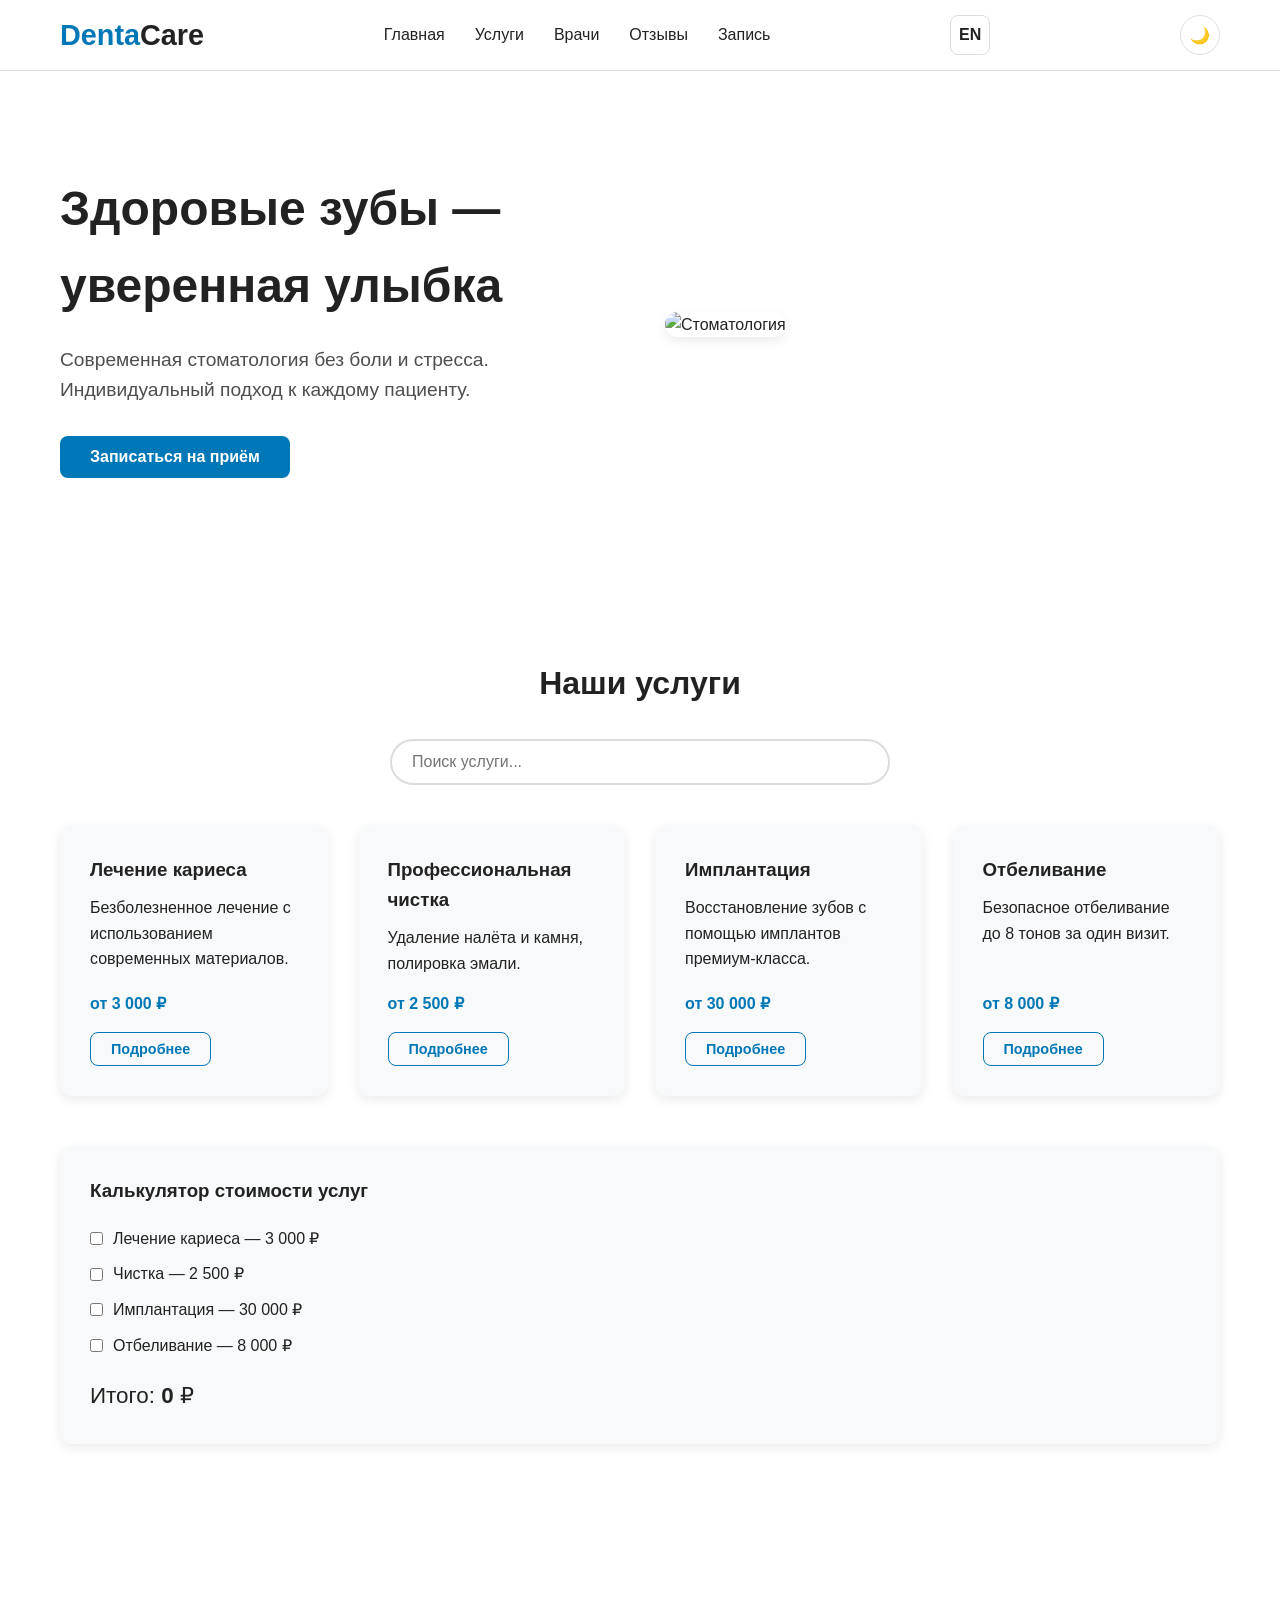
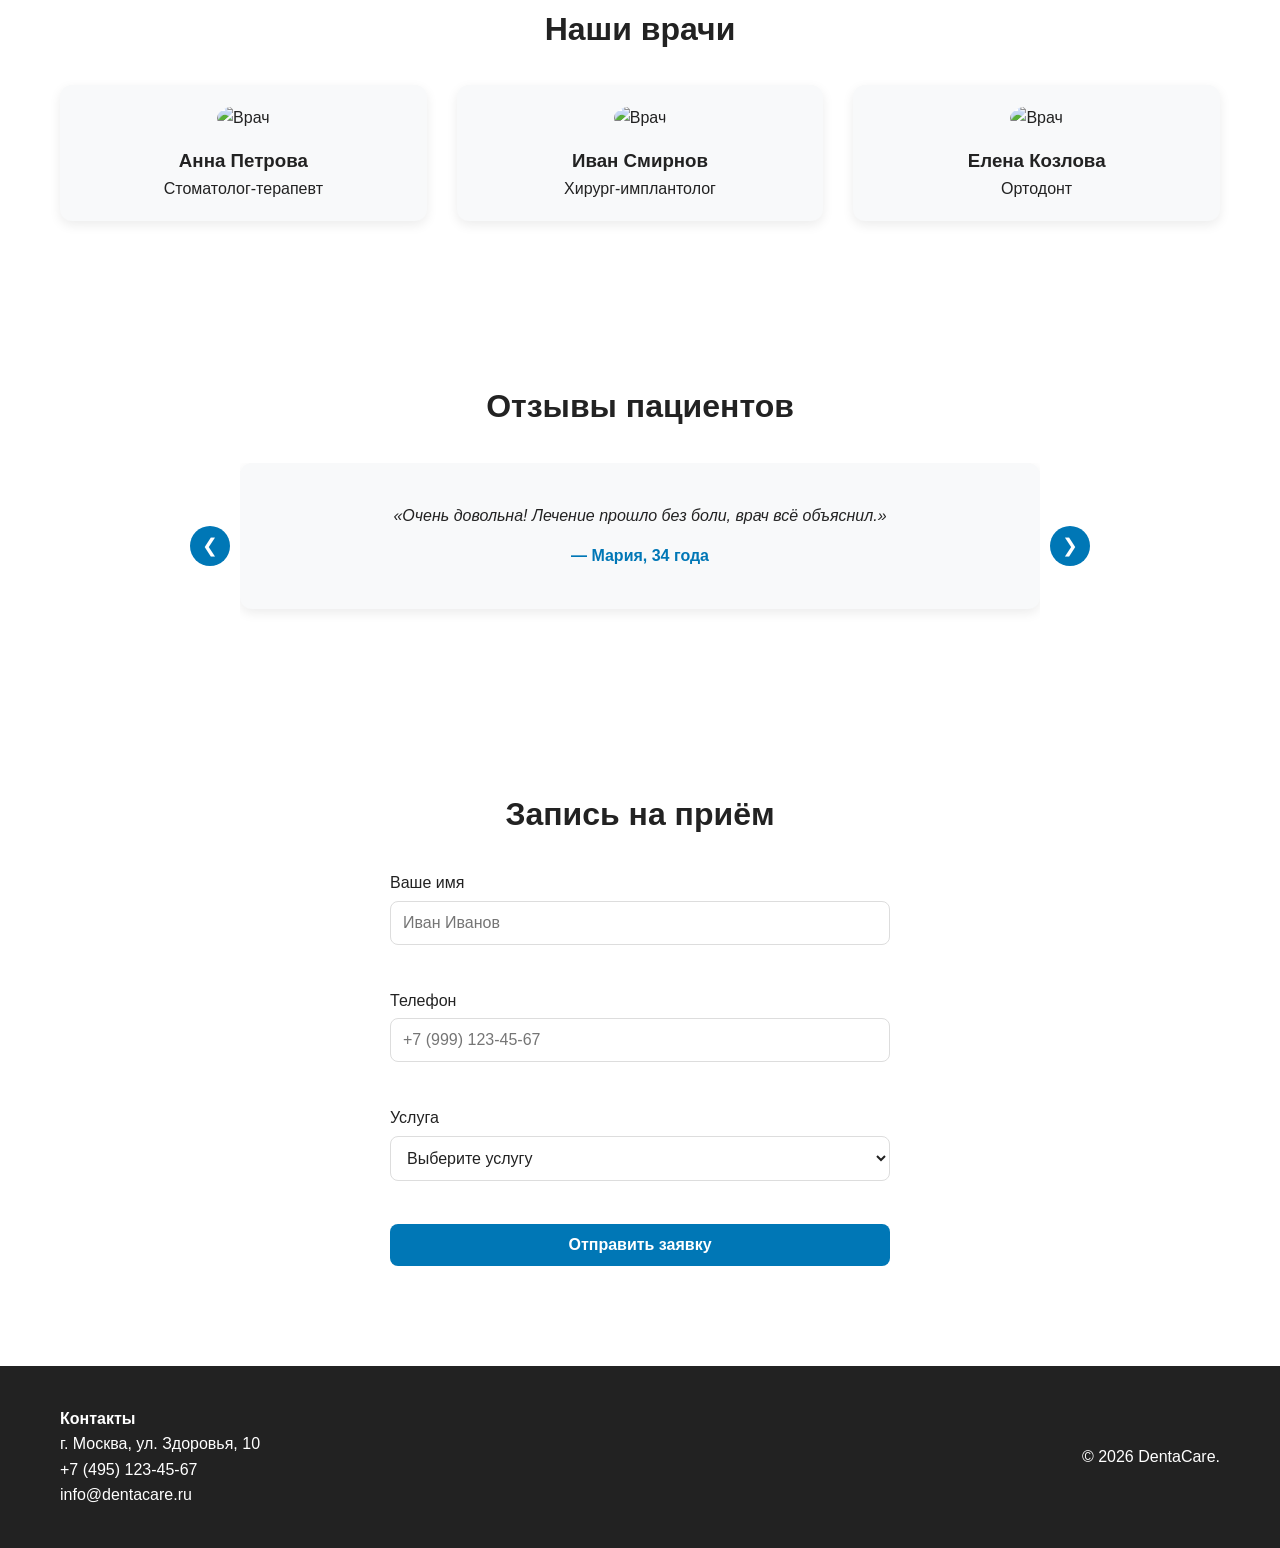
==== index.html @ ba3116c1 "Initial commit" ====
<!DOCTYPE html>
<html lang="ru">
<head>
    <meta charset="UTF-8">
    <meta name="viewport" content="width=device-width, initial-scale=1.0">
    <title>DentaCare</title>
    <link rel="stylesheet" href="css/styles.css">
</head>
<body>
    <header class="header">
        <div class="container header__inner">
            <a href="#" class="logo">Denta<span>Care</span></a>
            <nav class="nav">
                <ul class="nav__list" id="navList">
                    <li><a href="#hero" class="nav__link" data-i18n="nav_home">Главная</a></li>
                    <li><a href="#services" class="nav__link" data-i18n="nav_services">Услуги</a></li>
                    <li><a href="#doctors" class="nav__link" data-i18n="nav_doctors">Врачи</a></li>
                    <li><a href="#reviews" class="nav__link" data-i18n="nav_reviews">Отзывы</a></li>
                    <li><a href="#appointment" class="nav__link" data-i18n="nav_appointment">Запись</a></li>
                </ul>
            </nav>
            <!-- Переключатель языка -->
            <button class="lang-btn" id="langToggle">EN</button>
            <button class="theme-btn" id="themeToggle" aria-label="Переключить тему">🌙</button>
            <button class="burger" id="burger" aria-label="Меню">
                <span></span><span></span><span></span>
            </button>
        </div>
    </header>

    <main>
        <!-- Главный экран -->
        <section id="hero" class="hero reveal">
            <div class="container hero__content">
                <div class="hero__text">
                    <h1 data-i18n="hero_title">Здоровые зубы —<br>уверенная улыбка</h1>
                    <p data-i18n="hero_desc">Современная стоматология без боли и стресса. Индивидуальный подход к каждому пациенту.</p>
                    <button class="btn btn--primary" id="openModalBtn" data-i18n="btn_book">Записаться на приём</button>
                </div>
                <div class="hero__image">
                    <img src="https://images.unsplash.com/photo-1606811841689-23dfddce3e95?w=600&auto=format&fit=crop&q=60" alt="Стоматология">
                </div>
            </div>
        </section>

        <!-- Услуги -->
        <section id="services" class="services section">
            <div class="container">
                <h2 class="section__title reveal" data-i18n="services_title">Наши услуги</h2>
                
                <!-- Фильтр через поиск -->
                <div class="search-box reveal">
                    <input type="text" id="searchInput" placeholder="Поиск услуги..." data-i18n-placeholder="search_placeholder">
                </div>

                <div class="services__grid" id="servicesGrid">
                    <div class="service-card reveal">
                        <h3 data-i18n="srv1_title">Лечение кариеса</h3>
                        <p data-i18n="srv1_desc">Безболезненное лечение с использованием современных материалов.</p>
                        <span class="price">от 3 000 ₽</span>
                        <button class="btn btn--secondary view-details" data-title="Лечение кариеса" data-desc="Современные пломбировочные материалы, анестезия последнего поколения. Гарантия на работу 2 года.">Подробнее</button>
                    </div>
                    <div class="service-card reveal">
                        <h3 data-i18n="srv2_title">Профессиональная чистка</h3>
                        <p data-i18n="srv2_desc">Удаление налёта и камня, полировка эмали.</p>
                        <span class="price">от 2 500 ₽</span>
                        <button class="btn btn--secondary view-details" data-title="Профессиональная чистка" data-desc="Ультразвуковая чистка, Air Flow, полировка и фторирование. Занимает около 1 часа.">Подробнее</button>
                    </div>
                    <div class="service-card reveal">
                        <h3 data-i18n="srv3_title">Имплантация</h3>
                        <p data-i18n="srv3_desc">Восстановление зубов с помощью имплантов премиум-класса.</p>
                        <span class="price">от 30 000 ₽</span>
                        <button class="btn btn--secondary view-details" data-title="Имплантация" data-desc="Установка имплантов Osstem, Straumann. Пожизненная гарантия на имплант.">Подробнее</button>
                    </div>
                    <div class="service-card reveal">
                        <h3 data-i18n="srv4_title">Отбеливание</h3>
                        <p data-i18n="srv4_desc">Безопасное отбеливание до 8 тонов за один визит.</p>
                        <span class="price">от 8 000 ₽</span>
                        <button class="btn btn--secondary view-details" data-title="Отбеливание" data-desc="Система ZOOM 4. Безопасно для эмали, результат сохраняется до 2 лет при соблюдении рекомендаций.">Подробнее</button>
                    </div>
                </div>

                <div class="calculator reveal">
                    <h3 data-i18n="calc_title">Калькулятор стоимости услуг</h3>
                    <div class="calculator__options">
                        <label><input type="checkbox" class="calc-checkbox" value="3000" data-id="c1"> Лечение кариеса — 3 000 ₽</label>
                        <label><input type="checkbox" class="calc-checkbox" value="2500" data-id="c2"> Чистка — 2 500 ₽</label>
                        <label><input type="checkbox" class="calc-checkbox" value="30000" data-id="c3"> Имплантация — 30 000 ₽</label>
                        <label><input type="checkbox" class="calc-checkbox" value="8000" data-id="c4"> Отбеливание — 8 000 ₽</label>
                    </div>
                    <p class="calculator__total">Итого: <strong id="calcTotal">0</strong> ₽</p>
                </div>
            </div>
        </section>

        <!-- Врачи -->
        <section id="doctors" class="doctors section">
            <div class="container">
                <h2 class="section__title reveal" data-i18n="doctors_title">Наши врачи</h2>
                <div class="doctors__grid">
                    <div class="doctor-card reveal">
                        <img src="https://images.unsplash.com/photo-1559839734-2b71ea197ec2?w=300&auto=format&fit=crop&q=60" alt="Врач">
                        <h3>Анна Петрова</h3>
                        <p>Стоматолог-терапевт</p>
                    </div>
                    <div class="doctor-card reveal">
                        <img src="https://images.unsplash.com/photo-1622253692010-333f2da6031d?w=300&auto=format&fit=crop&q=60" alt="Врач">
                        <h3>Иван Смирнов</h3>
                        <p>Хирург-имплантолог</p>
                    </div>
                    <div class="doctor-card reveal">
                        <img src="https://images.unsplash.com/photo-1594824476967-48c8b964273f?w=300&auto=format&fit=crop&q=60" alt="Врач">
                        <h3>Елена Козлова</h3>
                        <p>Ортодонт</p>
                    </div>
                </div>
            </div>
        </section>

        <!-- Отзывы (Слайдер) -->
        <section id="reviews" class="reviews section">
            <div class="container">
                <h2 class="section__title reveal" data-i18n="reviews_title">Отзывы пациентов</h2>
                <div class="slider-container reveal">
                    <button class="slider-btn prev" id="sliderPrev">&#10094;</button>
                    <div class="slider-track" id="sliderTrack">
                        <div class="review-card">
                            <p>«Очень довольна! Лечение прошло без боли, врач всё объяснил.»</p>
                            <span>— Мария, 34 года</span>
                        </div>
                        <div class="review-card">
                            <p>«Имплантация прошла успешно, результат превзошёл ожидания.»</p>
                            <span>— Алексей, 45 лет</span>
                        </div>
                        <div class="review-card">
                            <p>«Чистка зубов — быстро и качественно. Приду ещё!»</p>
                            <span>— Ольга, 28 лет</span>
                        </div>
                        <div class="review-card">
                            <p>«Отличная клиника, вежливый персонал и современное оборудование.»</p>
                            <span>— Дмитрий, 40 лет</span>
                        </div>
                    </div>
                    <button class="slider-btn next" id="sliderNext">&#10095;</button>
                </div>
            </div>
        </section>

        <!-- Запись (Netlify Forms) -->
        <section id="appointment" class="appointment section">
            <div class="container">
                <h2 class="section__title reveal" data-i18n="form_title">Запись на приём</h2>
                <form class="form reveal" id="appointmentForm" name="appointment" method="POST" data-netlify="true">
                    <!-- Обязательный скрытый инпут для Netlify Forms -->
                    <input type="hidden" name="form-name" value="appointment">
                    
                    <div class="form__group">
                        <label for="name" data-i18n="form_name">Ваше имя</label>
                        <input type="text" id="name" name="name" placeholder="Иван Иванов">
                        <span class="error" id="nameError"></span>
                    </div>
                    <div class="form__group">
                        <label for="phone" data-i18n="form_phone">Телефон</label>
                        <input type="tel" id="phone" name="phone" placeholder="+7 (999) 123-45-67">
                        <span class="error" id="phoneError"></span>
                    </div>
                    <div class="form__group">
                        <label for="service" data-i18n="form_service">Услуга</label>
                        <select id="service" name="service">
                            <option value="" data-i18n="form_select">Выберите услугу</option>
                            <option value="Лечение кариеса">Лечение кариеса</option>
                            <option value="Чистка">Профессиональная чистка</option>
                            <option value="Имплантация">Имплантация</option>
                            <option value="Отбеливание">Отбеливание</option>
                        </select>
                        <span class="error" id="serviceError"></span>
                    </div>
                    <button type="submit" class="btn btn--primary" data-i18n="form_btn">Отправить заявку</button>
                    <p class="form__success" id="formSuccess"></p>
                </form>
            </div>
        </section>
    </main>

    <footer class="footer">
        <div class="container footer__inner">
            <div class="footer__contacts">
                <h4 data-i18n="footer_contacts">Контакты</h4>
                <p>г. Москва, ул. Здоровья, 10</p>
                <p>+7 (495) 123-45-67</p>
                <p>info@dentacare.ru</p>
            </div>
            <div class="footer__info">
                <p>&copy; 2026 DentaCare.</p>
            </div>
        </div>
    </footer>

    <!-- Кнопка "Наверх" -->
    <button id="backToTop" aria-label="Наверх">↑</button>

    <!-- Модальное окно записи -->
    <div class="modal" id="modal">
        <div class="modal__content">
            <button class="modal__close" id="closeModalBtn">&times;</button>
            <h2 data-i18n="modal_book_title">Записаться на приём</h2>
            <form class="form" id="modalForm">
                <div class="form__group">
                    <label for="modalName" data-i18n="form_name">Ваше имя</label>
                    <input type="text" id="modalName" placeholder="Иван Иванов">
                    <span class="error" id="modalNameError"></span>
                </div>
                <div class="form__group">
                    <label for="modalPhone" data-i18n="form_phone">Телефон</label>
                    <input type="tel" id="modalPhone" placeholder="+7 (999) 123-45-67">
                    <span class="error" id="modalPhoneError"></span>
                </div>
                <button type="submit" class="btn btn--primary" data-i18n="form_btn">Отправить</button>
                <p class="form__success" id="modalSuccess"></p>
            </form>
        </div>
    </div>

    <!-- Модальное окно деталей услуги -->
    <div class="modal" id="detailsModal">
        <div class="modal__content">
            <button class="modal__close" id="closeDetailsBtn">&times;</button>
            <h2 id="detailsTitle"></h2>
            <p id="detailsDesc" style="margin-top: 15px; margin-bottom: 20px;"></p>
            <button class="btn btn--primary" id="detailsBookBtn">Записаться на эту услугу</button>
        </div>
    </div>

    <script src="js/script.js"></script>
</body>
</html>
---- css/styles.css ----
:root {
    --bg: #ffffff;
    --text: #222222;
    --card-bg: #f8f9fa;
    --primary: #0077b6;
    --primary-hover: #005f8a;
    --border: #dddddd;
    --shadow: 0 4px 12px rgba(0,0,0,0.08);
    --header-bg: rgba(255,255,255,0.95);
    --footer-bg: #222;
    --footer-text: #fff;
}

body.dark {
    --bg: #121212;
    --text: #e0e0e0;
    --card-bg: #1e1e1e;
    --primary: #4cc9f0;
    --primary-hover: #3aa8cc;
    --border: #333;
    --shadow: 0 4px 12px rgba(0,0,0,0.5);
    --header-bg: rgba(18,18,18,0.95);
    --footer-bg: #000;
    --footer-text: #ccc;
}

* { margin: 0; padding: 0; box-sizing: border-box; }
html { scroll-behavior: smooth; } /* Плавная прокрутка по якорям (Пункт 2) */
body {
    font-family: 'Segoe UI', sans-serif;
    background: var(--bg);
    color: var(--text);
    transition: background 0.3s, color 0.3s;
    line-height: 1.6;
}
.container { max-width: 1200px; margin: 0 auto; padding: 0 20px; }
.section { padding: 80px 0; }
.section__title { font-size: 2rem; text-align: center; margin-bottom: 30px; }

/* Анимация появления при скролле (Пункт 3) */
.reveal {
    opacity: 0;
    transform: translateY(40px);
    transition: all 0.8s ease-out;
}
.reveal.active {
    opacity: 1;
    transform: translateY(0);
}

/* Header */
.header {
    position: sticky;
    top: 0;
    background: var(--header-bg);
    backdrop-filter: blur(10px);
    border-bottom: 1px solid var(--border);
    z-index: 100;
}
.header__inner {
    display: flex;
    align-items: center;
    justify-content: space-between;
    height: 70px;
}
.logo { font-size: 1.8rem; font-weight: 700; color: var(--primary); text-decoration: none; }
.logo span { color: var(--text); }
.nav__list { display: flex; gap: 30px; list-style: none; }
.nav__link { color: var(--text); text-decoration: none; font-weight: 500; transition: color 0.2s; }
.nav__link:hover { color: var(--primary); }
.theme-btn, .lang-btn { background: none; border: 1px solid var(--border); border-radius: 50%; width: 40px; height: 40px; cursor: pointer; font-size: 1rem; font-weight: bold; transition: background 0.2s, border-color 0.2s; color: var(--text); }
.lang-btn { border-radius: 8px; margin-right: 10px; }
.theme-btn:hover, .lang-btn:hover { border-color: var(--primary); }
.burger { display: none; background: none; border: none; cursor: pointer; flex-direction: column; gap: 5px; }
.burger span { width: 25px; height: 3px; background: var(--text); transition: 0.3s; }

/* Hero */
.hero { padding: 100px 0; }
.hero__content { display: flex; align-items: center; gap: 50px; }
.hero__text { flex: 1; }
.hero__text h1 { font-size: 3rem; margin-bottom: 20px; }
.hero__text p { font-size: 1.2rem; margin-bottom: 30px; opacity: 0.8; }
.hero__image { flex: 1; }
.hero__image img { width: 100%; border-radius: 20px; box-shadow: var(--shadow); }

.btn { display: inline-block; padding: 12px 30px; border: none; border-radius: 8px; font-size: 1rem; font-weight: 600; cursor: pointer; transition: all 0.3s; text-decoration: none; }
.btn--primary { background: var(--primary); color: #fff; }
.btn--primary:hover { background: var(--primary-hover); transform: translateY(-2px); }
.btn--secondary { background: transparent; border: 1px solid var(--primary); color: var(--primary); margin-top: 15px; padding: 8px 20px; font-size: 0.9rem; }
.btn--secondary:hover { background: var(--primary); color: #fff; }

/* Поиск (Пункт 8) */
.search-box { max-width: 500px; margin: 0 auto 40px; }
.search-box input { width: 100%; padding: 12px 20px; border: 2px solid var(--border); border-radius: 30px; background: var(--bg); color: var(--text); font-size: 1rem; transition: border-color 0.3s; }
.search-box input:focus { outline: none; border-color: var(--primary); }

/* Services */
.services__grid { display: grid; grid-template-columns: repeat(auto-fit, minmax(250px, 1fr)); gap: 30px; margin-bottom: 50px; }
.service-card { background: var(--card-bg); padding: 30px; border-radius: 12px; box-shadow: var(--shadow); transition: transform 0.3s, box-shadow 0.3s; display: flex; flex-direction: column; align-items: flex-start; }
.service-card:hover { transform: translateY(-5px); box-shadow: 0 8px 24px rgba(0,0,0,0.15); }
.service-card h3 { margin-bottom: 10px; }
.service-card .price { display: block; margin-top: auto; padding-top: 15px; font-weight: 700; color: var(--primary); }

.calculator { background: var(--card-bg); padding: 30px; border-radius: 12px; box-shadow: var(--shadow); }
.calculator__options { display: flex; flex-direction: column; gap: 10px; margin: 20px 0; }
.calculator__options label { display: flex; align-items: center; gap: 10px; cursor: pointer; }
.calculator__total { font-size: 1.4rem; }

/* Doctors */
.doctors__grid { display: grid; grid-template-columns: repeat(auto-fit, minmax(250px, 1fr)); gap: 30px; }
.doctor-card { background: var(--card-bg); padding: 20px; border-radius: 12px; text-align: center; box-shadow: var(--shadow); transition: transform 0.3s; }
.doctor-card:hover { transform: translateY(-5px); }
.doctor-card img { width: 150px; height: 150px; object-fit: cover; border-radius: 50%; margin-bottom: 15px; }

/* Слайдер (Пункт 9) */
.slider-container { position: relative; max-width: 800px; margin: 0 auto; display: flex; align-items: center; }
.slider-track { display: flex; overflow-x: auto; scroll-snap-type: x mandatory; scroll-behavior: smooth; gap: 20px; padding-bottom: 20px; scrollbar-width: none; }
.slider-track::-webkit-scrollbar { display: none; }
.review-card { min-width: 100%; scroll-snap-align: center; background: var(--card-bg); padding: 40px; border-radius: 12px; box-shadow: var(--shadow); font-style: italic; text-align: center; }
.review-card span { display: block; margin-top: 15px; font-style: normal; font-weight: 600; color: var(--primary); }
.slider-btn { background: var(--primary); color: #fff; border: none; width: 40px; height: 40px; border-radius: 50%; cursor: pointer; font-size: 1.2rem; position: absolute; z-index: 10; transition: background 0.3s; }
.slider-btn:hover { background: var(--primary-hover); }
.slider-btn.prev { left: -50px; }
.slider-btn.next { right: -50px; }

/* Form */
.form { max-width: 500px; margin: 0 auto; display: flex; flex-direction: column; gap: 20px; }
.form__group { display: flex; flex-direction: column; gap: 5px; }
.form__group label { font-weight: 500; }
.form__group input, .form__group select { padding: 12px; border: 1px solid var(--border); border-radius: 8px; background: var(--bg); color: var(--text); font-size: 1rem; transition: border-color 0.2s; }
.form__group input:focus, .form__group select:focus { outline: none; border-color: var(--primary); }
.error { color: #e63946; font-size: 0.85rem; min-height: 18px; }
.form__success { color: #2a9d8f; font-weight: 600; text-align: center; }

/* Footer */
.footer { background: var(--footer-bg); color: var(--footer-text); padding: 40px 0; }
.footer__inner { display: flex; justify-content: space-between; align-items: center; flex-wrap: wrap; gap: 20px; }

/* Кнопка Наверх (Пункт 1) */
#backToTop {
    position: fixed; bottom: 30px; right: 30px; width: 50px; height: 50px;
    background: var(--primary); color: white; border: none; border-radius: 50%;
    font-size: 1.5rem; cursor: pointer; opacity: 0; visibility: hidden;
    transition: all 0.3s; z-index: 99; box-shadow: 0 4px 10px rgba(0,0,0,0.2);
}
#backToTop.show { opacity: 1; visibility: visible; }
#backToTop:hover { background: var(--primary-hover); transform: translateY(-3px); }

/* Modal */
.modal { position: fixed; top: 0; left: 0; width: 100%; height: 100%; background: rgba(0,0,0,0.6); display: none; align-items: center; justify-content: center; z-index: 200; }
.modal.active { display: flex; }
.modal__content { background: var(--bg); padding: 40px; border-radius: 16px; max-width: 450px; width: 90%; position: relative; box-shadow: var(--shadow); }
.modal__close { position: absolute; top: 10px; right: 15px; background: none; border: none; font-size: 2rem; cursor: pointer; color: var(--text); }

@media (max-width: 768px) {
    .nav__list { display: none; flex-direction: column; position: absolute; top: 70px; left: 0; width: 100%; background: var(--header-bg); padding: 20px; border-bottom: 1px solid var(--border); }
    .nav__list.active { display: flex; }
    .burger { display: flex; }
    .hero__content { flex-direction: column; text-align: center; }
    .hero__text h1 { font-size: 2.2rem; }
    .slider-btn.prev { left: 0; }
    .slider-btn.next { right: 0; }
    .footer__inner { flex-direction: column; text-align: center; }
}
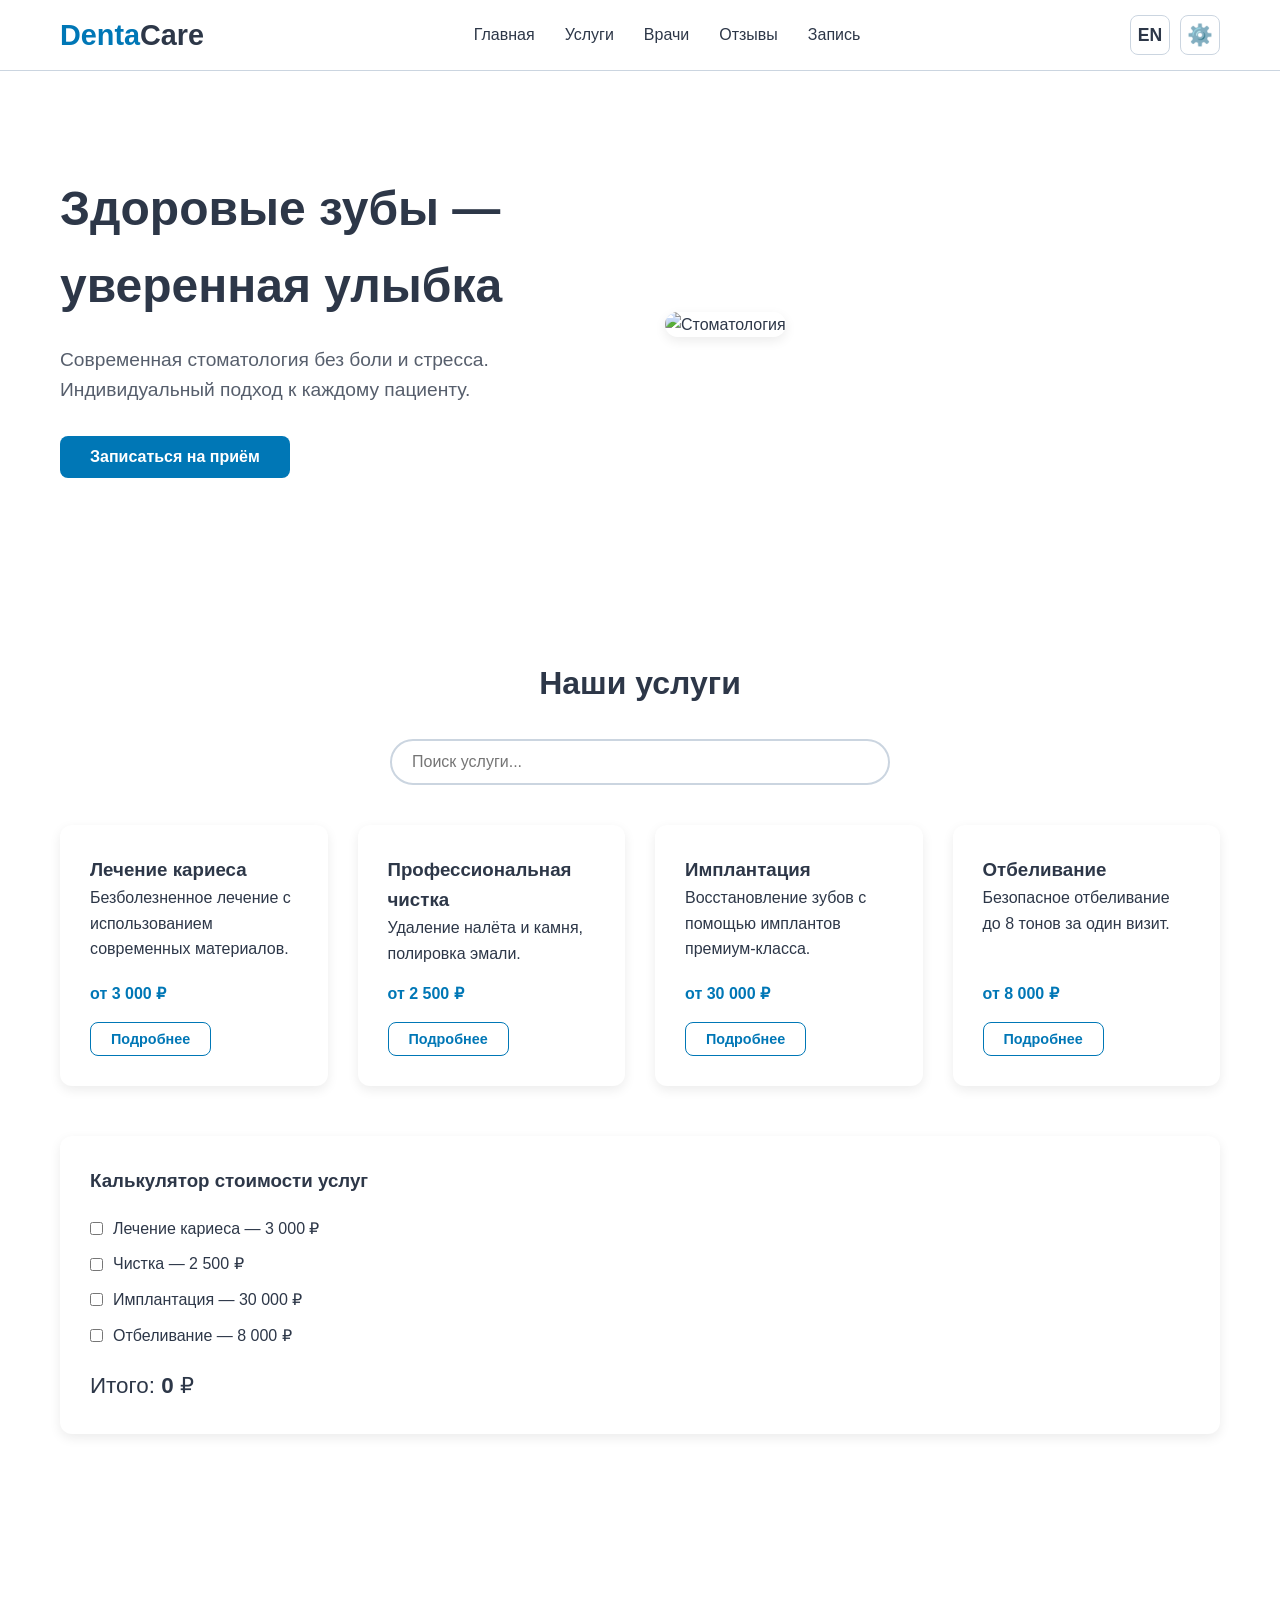
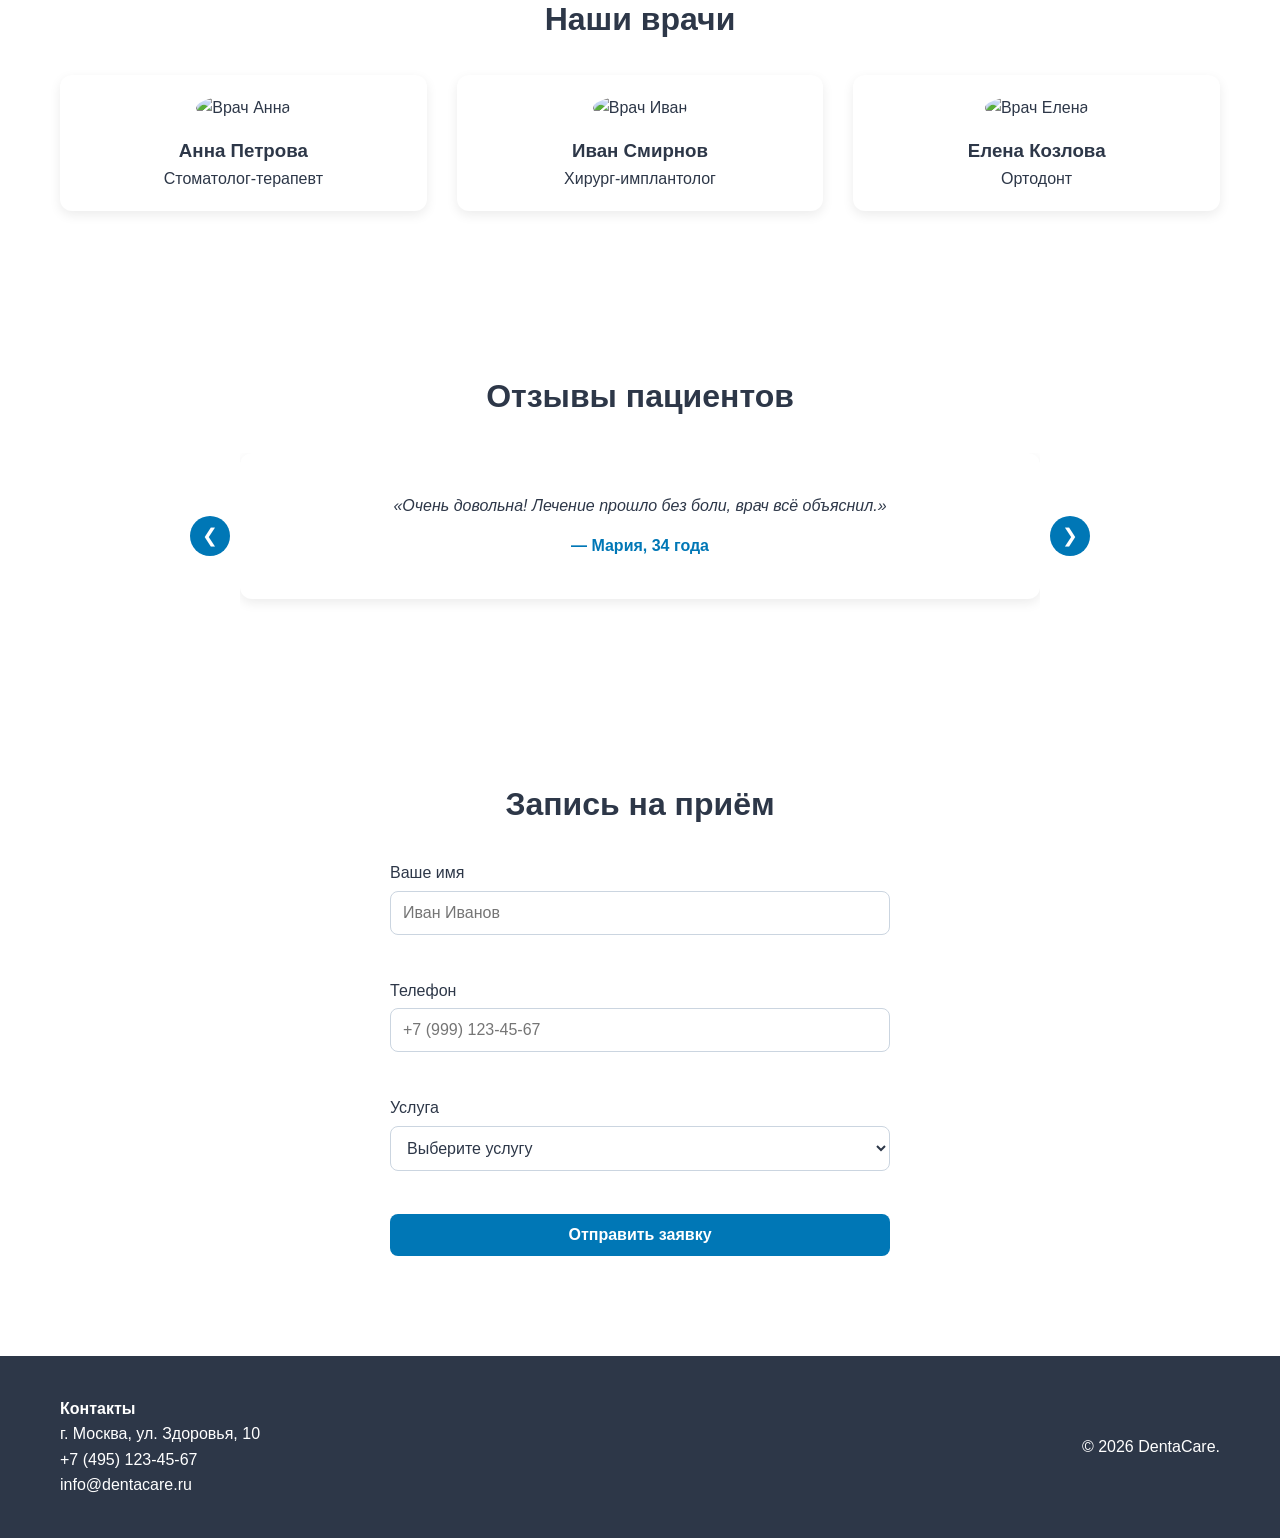
==== commit 7596dc7a: "Add files via upload" ====
--- a/index.html
+++ b/index.html
@@ -1,236 +1,251 @@
-<!DOCTYPE html>
-<html lang="ru">
-<head>
-    <meta charset="UTF-8">
-    <meta name="viewport" content="width=device-width, initial-scale=1.0">
-    <title>DentaCare</title>
-    <link rel="stylesheet" href="css/styles.css">
-</head>
-<body>
-    <header class="header">
-        <div class="container header__inner">
-            <a href="#" class="logo">Denta<span>Care</span></a>
-            <nav class="nav">
-                <ul class="nav__list" id="navList">
-                    <li><a href="#hero" class="nav__link" data-i18n="nav_home">Главная</a></li>
-                    <li><a href="#services" class="nav__link" data-i18n="nav_services">Услуги</a></li>
-                    <li><a href="#doctors" class="nav__link" data-i18n="nav_doctors">Врачи</a></li>
-                    <li><a href="#reviews" class="nav__link" data-i18n="nav_reviews">Отзывы</a></li>
-                    <li><a href="#appointment" class="nav__link" data-i18n="nav_appointment">Запись</a></li>
-                </ul>
-            </nav>
-            <!-- Переключатель языка -->
-            <button class="lang-btn" id="langToggle">EN</button>
-            <button class="theme-btn" id="themeToggle" aria-label="Переключить тему">🌙</button>
-            <button class="burger" id="burger" aria-label="Меню">
-                <span></span><span></span><span></span>
-            </button>
-        </div>
-    </header>
-
-    <main>
-        <!-- Главный экран -->
-        <section id="hero" class="hero reveal">
-            <div class="container hero__content">
-                <div class="hero__text">
-                    <h1 data-i18n="hero_title">Здоровые зубы —<br>уверенная улыбка</h1>
-                    <p data-i18n="hero_desc">Современная стоматология без боли и стресса. Индивидуальный подход к каждому пациенту.</p>
-                    <button class="btn btn--primary" id="openModalBtn" data-i18n="btn_book">Записаться на приём</button>
-                </div>
-                <div class="hero__image">
-                    <img src="https://images.unsplash.com/photo-1606811841689-23dfddce3e95?w=600&auto=format&fit=crop&q=60" alt="Стоматология">
-                </div>
-            </div>
-        </section>
-
-        <!-- Услуги -->
-        <section id="services" class="services section">
-            <div class="container">
-                <h2 class="section__title reveal" data-i18n="services_title">Наши услуги</h2>
-                
-                <!-- Фильтр через поиск -->
-                <div class="search-box reveal">
-                    <input type="text" id="searchInput" placeholder="Поиск услуги..." data-i18n-placeholder="search_placeholder">
-                </div>
-
-                <div class="services__grid" id="servicesGrid">
-                    <div class="service-card reveal">
-                        <h3 data-i18n="srv1_title">Лечение кариеса</h3>
-                        <p data-i18n="srv1_desc">Безболезненное лечение с использованием современных материалов.</p>
-                        <span class="price">от 3 000 ₽</span>
-                        <button class="btn btn--secondary view-details" data-title="Лечение кариеса" data-desc="Современные пломбировочные материалы, анестезия последнего поколения. Гарантия на работу 2 года.">Подробнее</button>
-                    </div>
-                    <div class="service-card reveal">
-                        <h3 data-i18n="srv2_title">Профессиональная чистка</h3>
-                        <p data-i18n="srv2_desc">Удаление налёта и камня, полировка эмали.</p>
-                        <span class="price">от 2 500 ₽</span>
-                        <button class="btn btn--secondary view-details" data-title="Профессиональная чистка" data-desc="Ультразвуковая чистка, Air Flow, полировка и фторирование. Занимает около 1 часа.">Подробнее</button>
-                    </div>
-                    <div class="service-card reveal">
-                        <h3 data-i18n="srv3_title">Имплантация</h3>
-                        <p data-i18n="srv3_desc">Восстановление зубов с помощью имплантов премиум-класса.</p>
-                        <span class="price">от 30 000 ₽</span>
-                        <button class="btn btn--secondary view-details" data-title="Имплантация" data-desc="Установка имплантов Osstem, Straumann. Пожизненная гарантия на имплант.">Подробнее</button>
-                    </div>
-                    <div class="service-card reveal">
-                        <h3 data-i18n="srv4_title">Отбеливание</h3>
-                        <p data-i18n="srv4_desc">Безопасное отбеливание до 8 тонов за один визит.</p>
-                        <span class="price">от 8 000 ₽</span>
-                        <button class="btn btn--secondary view-details" data-title="Отбеливание" data-desc="Система ZOOM 4. Безопасно для эмали, результат сохраняется до 2 лет при соблюдении рекомендаций.">Подробнее</button>
-                    </div>
-                </div>
-
-                <div class="calculator reveal">
-                    <h3 data-i18n="calc_title">Калькулятор стоимости услуг</h3>
-                    <div class="calculator__options">
-                        <label><input type="checkbox" class="calc-checkbox" value="3000" data-id="c1"> Лечение кариеса — 3 000 ₽</label>
-                        <label><input type="checkbox" class="calc-checkbox" value="2500" data-id="c2"> Чистка — 2 500 ₽</label>
-                        <label><input type="checkbox" class="calc-checkbox" value="30000" data-id="c3"> Имплантация — 30 000 ₽</label>
-                        <label><input type="checkbox" class="calc-checkbox" value="8000" data-id="c4"> Отбеливание — 8 000 ₽</label>
-                    </div>
-                    <p class="calculator__total">Итого: <strong id="calcTotal">0</strong> ₽</p>
-                </div>
-            </div>
-        </section>
-
-        <!-- Врачи -->
-        <section id="doctors" class="doctors section">
-            <div class="container">
-                <h2 class="section__title reveal" data-i18n="doctors_title">Наши врачи</h2>
-                <div class="doctors__grid">
-                    <div class="doctor-card reveal">
-                        <img src="https://images.unsplash.com/photo-1559839734-2b71ea197ec2?w=300&auto=format&fit=crop&q=60" alt="Врач">
-                        <h3>Анна Петрова</h3>
-                        <p>Стоматолог-терапевт</p>
-                    </div>
-                    <div class="doctor-card reveal">
-                        <img src="https://images.unsplash.com/photo-1622253692010-333f2da6031d?w=300&auto=format&fit=crop&q=60" alt="Врач">
-                        <h3>Иван Смирнов</h3>
-                        <p>Хирург-имплантолог</p>
-                    </div>
-                    <div class="doctor-card reveal">
-                        <img src="https://images.unsplash.com/photo-1594824476967-48c8b964273f?w=300&auto=format&fit=crop&q=60" alt="Врач">
-                        <h3>Елена Козлова</h3>
-                        <p>Ортодонт</p>
-                    </div>
-                </div>
-            </div>
-        </section>
-
-        <!-- Отзывы (Слайдер) -->
-        <section id="reviews" class="reviews section">
-            <div class="container">
-                <h2 class="section__title reveal" data-i18n="reviews_title">Отзывы пациентов</h2>
-                <div class="slider-container reveal">
-                    <button class="slider-btn prev" id="sliderPrev">&#10094;</button>
-                    <div class="slider-track" id="sliderTrack">
-                        <div class="review-card">
-                            <p>«Очень довольна! Лечение прошло без боли, врач всё объяснил.»</p>
-                            <span>— Мария, 34 года</span>
-                        </div>
-                        <div class="review-card">
-                            <p>«Имплантация прошла успешно, результат превзошёл ожидания.»</p>
-                            <span>— Алексей, 45 лет</span>
-                        </div>
-                        <div class="review-card">
-                            <p>«Чистка зубов — быстро и качественно. Приду ещё!»</p>
-                            <span>— Ольга, 28 лет</span>
-                        </div>
-                        <div class="review-card">
-                            <p>«Отличная клиника, вежливый персонал и современное оборудование.»</p>
-                            <span>— Дмитрий, 40 лет</span>
-                        </div>
-                    </div>
-                    <button class="slider-btn next" id="sliderNext">&#10095;</button>
-                </div>
-            </div>
-        </section>
-
-        <!-- Запись (Netlify Forms) -->
-        <section id="appointment" class="appointment section">
-            <div class="container">
-                <h2 class="section__title reveal" data-i18n="form_title">Запись на приём</h2>
-                <form class="form reveal" id="appointmentForm" name="appointment" method="POST" data-netlify="true">
-                    <!-- Обязательный скрытый инпут для Netlify Forms -->
-                    <input type="hidden" name="form-name" value="appointment">
-                    
-                    <div class="form__group">
-                        <label for="name" data-i18n="form_name">Ваше имя</label>
-                        <input type="text" id="name" name="name" placeholder="Иван Иванов">
-                        <span class="error" id="nameError"></span>
-                    </div>
-                    <div class="form__group">
-                        <label for="phone" data-i18n="form_phone">Телефон</label>
-                        <input type="tel" id="phone" name="phone" placeholder="+7 (999) 123-45-67">
-                        <span class="error" id="phoneError"></span>
-                    </div>
-                    <div class="form__group">
-                        <label for="service" data-i18n="form_service">Услуга</label>
-                        <select id="service" name="service">
-                            <option value="" data-i18n="form_select">Выберите услугу</option>
-                            <option value="Лечение кариеса">Лечение кариеса</option>
-                            <option value="Чистка">Профессиональная чистка</option>
-                            <option value="Имплантация">Имплантация</option>
-                            <option value="Отбеливание">Отбеливание</option>
-                        </select>
-                        <span class="error" id="serviceError"></span>
-                    </div>
-                    <button type="submit" class="btn btn--primary" data-i18n="form_btn">Отправить заявку</button>
-                    <p class="form__success" id="formSuccess"></p>
-                </form>
-            </div>
-        </section>
-    </main>
-
-    <footer class="footer">
-        <div class="container footer__inner">
-            <div class="footer__contacts">
-                <h4 data-i18n="footer_contacts">Контакты</h4>
-                <p>г. Москва, ул. Здоровья, 10</p>
-                <p>+7 (495) 123-45-67</p>
-                <p>info@dentacare.ru</p>
-            </div>
-            <div class="footer__info">
-                <p>&copy; 2026 DentaCare.</p>
-            </div>
-        </div>
-    </footer>
-
-    <!-- Кнопка "Наверх" -->
-    <button id="backToTop" aria-label="Наверх">↑</button>
-
-    <!-- Модальное окно записи -->
-    <div class="modal" id="modal">
-        <div class="modal__content">
-            <button class="modal__close" id="closeModalBtn">&times;</button>
-            <h2 data-i18n="modal_book_title">Записаться на приём</h2>
-            <form class="form" id="modalForm">
-                <div class="form__group">
-                    <label for="modalName" data-i18n="form_name">Ваше имя</label>
-                    <input type="text" id="modalName" placeholder="Иван Иванов">
-                    <span class="error" id="modalNameError"></span>
-                </div>
-                <div class="form__group">
-                    <label for="modalPhone" data-i18n="form_phone">Телефон</label>
-                    <input type="tel" id="modalPhone" placeholder="+7 (999) 123-45-67">
-                    <span class="error" id="modalPhoneError"></span>
-                </div>
-                <button type="submit" class="btn btn--primary" data-i18n="form_btn">Отправить</button>
-                <p class="form__success" id="modalSuccess"></p>
-            </form>
-        </div>
-    </div>
-
-    <!-- Модальное окно деталей услуги -->
-    <div class="modal" id="detailsModal">
-        <div class="modal__content">
-            <button class="modal__close" id="closeDetailsBtn">&times;</button>
-            <h2 id="detailsTitle"></h2>
-            <p id="detailsDesc" style="margin-top: 15px; margin-bottom: 20px;"></p>
-            <button class="btn btn--primary" id="detailsBookBtn">Записаться на эту услугу</button>
-        </div>
-    </div>
-
-    <script src="js/script.js"></script>
-</body>
+<!DOCTYPE html>
+<html lang="ru">
+<head>
+    <meta charset="UTF-8">
+    <meta name="viewport" content="width=device-width, initial-scale=1.0">
+    <title>DentaCare</title>
+    <link rel="stylesheet" href="css/styles.css">
+</head>
+<body>
+    <header class="header">
+        <div class="container header__inner">
+            <a href="#" class="logo" data-i18n="logo">Denta<span data-i18n="logo_span">Care</span></a>
+            <nav class="nav">
+                <ul class="nav__list" id="navList">
+                    <li><a href="#hero" class="nav__link" data-i18n="nav_home">Главная</a></li>
+                    <li><a href="#services" class="nav__link" data-i18n="nav_services">Услуги</a></li>
+                    <li><a href="#doctors" class="nav__link" data-i18n="nav_doctors">Врачи</a></li>
+                    <li><a href="#reviews" class="nav__link" data-i18n="nav_reviews">Отзывы</a></li>
+                    <li><a href="#appointment" class="nav__link" data-i18n="nav_appointment">Запись</a></li>
+                </ul>
+            </nav>
+            
+            <div class="header-controls">
+                <button class="lang-btn" id="langToggle">EN</button>
+                <button id="settings-btn" class="settings-btn" title="Настройки" aria-label="Настройки доступности">⚙️</button>
+                <button class="burger" id="burger" aria-label="Меню">
+                    <span></span><span></span><span></span>
+                </button>
+            </div>
+        </div>
+
+        <div id="settings-panel">
+            <div class="panel-header">
+                <h3 data-i18n="panel_title">Специальные возможности</h3>
+            </div>
+            <div class="panel-content">
+                <button id="theme-toggle" class="panel-btn" data-i18n="btn_theme">🌙 Тёмная тема</button>
+                <button id="visually-impaired-toggle" class="panel-btn" data-i18n="btn_contrast">🌓 Высокая контрастность</button>
+                <button id="screenreader-btn" class="panel-btn" data-i18n="btn_sr">🔊 Озвучить текст</button>
+                
+                <div class="font-sizer">
+                    <span data-i18n="font_size">Размер шрифта:</span>
+                    <div class="font-controls">
+                        <button id="font-decrease" title="Уменьшить">A-</button>
+                        <span id="font-size-display">100%</span>
+                        <button id="font-increase" title="Увеличить">A+</button>
+                    </div>
+                </div>
+            </div>
+        </div>
+    </header>
+
+    <main>
+        <section id="hero" class="hero reveal">
+            <div class="container hero__content">
+                <div class="hero__text">
+                    <h1 data-i18n="hero_title">Здоровые зубы —<br>уверенная улыбка</h1>
+                    <p data-i18n="hero_desc">Современная стоматология без боли и стресса. Индивидуальный подход к каждому пациенту.</p>
+                    <button class="btn btn--primary" id="openModalBtn" data-i18n="btn_book">Записаться на приём</button>
+                </div>
+                <div class="hero__image">
+                    <img src="https://images.unsplash.com/photo-1606811841689-23dfddce3e95?w=600&auto=format&fit=crop&q=60" alt="Стоматология">
+                </div>
+            </div>
+        </section>
+
+        <section id="services" class="services section">
+            <div class="container">
+                <h2 class="section__title reveal" data-i18n="services_title">Наши услуги</h2>
+                
+                <div class="search-box reveal">
+                    <input type="text" id="searchInput" placeholder="Поиск услуги..." data-i18n-placeholder="search_placeholder">
+                </div>
+
+                <div class="services__grid" id="servicesGrid">
+                    <div class="service-card reveal">
+                        <h3 data-i18n="srv1_title">Лечение кариеса</h3>
+                        <p data-i18n="srv1_desc">Безболезненное лечение с использованием современных материалов.</p>
+                        <span class="price" data-i18n="srv1_price">от 3 000 ₽</span>
+                        <button class="btn btn--secondary view-details" data-i18n="btn_details" data-i18n-title="srv1_title" data-i18n-desc="srv1_desc">Подробнее</button>
+                    </div>
+                    <div class="service-card reveal">
+                        <h3 data-i18n="srv2_title">Профессиональная чистка</h3>
+                        <p data-i18n="srv2_desc">Удаление налёта и камня, полировка эмали.</p>
+                        <span class="price" data-i18n="srv2_price">от 2 500 ₽</span>
+                        <button class="btn btn--secondary view-details" data-i18n="btn_details" data-i18n-title="srv2_title" data-i18n-desc="srv2_desc">Подробнее</button>
+                    </div>
+                    <div class="service-card reveal">
+                        <h3 data-i18n="srv3_title">Имплантация</h3>
+                        <p data-i18n="srv3_desc">Восстановление зубов с помощью имплантов премиум-класса.</p>
+                        <span class="price" data-i18n="srv3_price">от 30 000 ₽</span>
+                        <button class="btn btn--secondary view-details" data-i18n="btn_details" data-i18n-title="srv3_title" data-i18n-desc="srv3_desc">Подробнее</button>
+                    </div>
+                    <div class="service-card reveal">
+                        <h3 data-i18n="srv4_title">Отбеливание</h3>
+                        <p data-i18n="srv4_desc">Безопасное отбеливание до 8 тонов за один визит.</p>
+                        <span class="price" data-i18n="srv4_price">от 8 000 ₽</span>
+                        <button class="btn btn--secondary view-details" data-i18n="btn_details" data-i18n-title="srv4_title" data-i18n-desc="srv4_desc">Подробнее</button>
+                    </div>
+                </div>
+
+                <div class="calculator reveal">
+                    <h3 data-i18n="calc_title">Калькулятор стоимости услуг</h3>
+                    <div class="calculator__options">
+                        <label><input type="checkbox" class="calc-checkbox" value="3000" data-id="c1"> <span data-i18n="calc1">Лечение кариеса — 3 000 ₽</span></label>
+                        <label><input type="checkbox" class="calc-checkbox" value="2500" data-id="c2"> <span data-i18n="calc2">Чистка — 2 500 ₽</span></label>
+                        <label><input type="checkbox" class="calc-checkbox" value="30000" data-id="c3"> <span data-i18n="calc3">Имплантация — 30 000 ₽</span></label>
+                        <label><input type="checkbox" class="calc-checkbox" value="8000" data-id="c4"> <span data-i18n="calc4">Отбеливание — 8 000 ₽</span></label>
+                    </div>
+                    <p class="calculator__total" data-i18n="calc_total">Итого: <strong id="calcTotal">0</strong> ₽</p>
+                </div>
+            </div>
+        </section>
+
+        <section id="doctors" class="doctors section">
+            <div class="container">
+                <h2 class="section__title reveal" data-i18n="doctors_title">Наши врачи</h2>
+                <div class="doctors__grid">
+                    <div class="doctor-card reveal">
+                        <img src="https://images.unsplash.com/photo-1559839734-2b71ea197ec2?w=300&auto=format&fit=crop&q=60" alt="Врач Анна">
+                        <h3 data-i18n="doc1_name">Анна Петрова</h3>
+                        <p data-i18n="doc1_role">Стоматолог-терапевт</p>
+                    </div>
+                    <div class="doctor-card reveal">
+                        <img src="https://images.unsplash.com/photo-1622253692010-333f2da6031d?w=300&auto=format&fit=crop&q=60" alt="Врач Иван">
+                        <h3 data-i18n="doc2_name">Иван Смирнов</h3>
+                        <p data-i18n="doc2_role">Хирург-имплантолог</p>
+                    </div>
+                    <div class="doctor-card reveal">
+                        <img src="https://images.unsplash.com/photo-1594824476967-48c8b964273f?w=300&auto=format&fit=crop&q=60" alt="Врач Елена">
+                        <h3 data-i18n="doc3_name">Елена Козлова</h3>
+                        <p data-i18n="doc3_role">Ортодонт</p>
+                    </div>
+                </div>
+            </div>
+        </section>
+
+        <section id="reviews" class="reviews section">
+            <div class="container">
+                <h2 class="section__title reveal" data-i18n="reviews_title">Отзывы пациентов</h2>
+                <div class="slider-container reveal">
+                    <button class="slider-btn prev" id="sliderPrev" aria-label="Предыдущий отзыв">&#10094;</button>
+                    <div class="slider-track" id="sliderTrack">
+                        <div class="review-card">
+                            <p data-i18n="rev1_text">«Очень довольна! Лечение прошло без боли, врач всё объяснил.»</p>
+                            <span data-i18n="rev1_author">— Мария, 34 года</span>
+                        </div>
+                        <div class="review-card">
+                            <p data-i18n="rev2_text">«Имплантация прошла успешно, результат превзошёл ожидания.»</p>
+                            <span data-i18n="rev2_author">— Алексей, 45 лет</span>
+                        </div>
+                        <div class="review-card">
+                            <p data-i18n="rev3_text">«Чистка зубов — быстро и качественно. Приду ещё!»</p>
+                            <span data-i18n="rev3_author">— Ольга, 28 лет</span>
+                        </div>
+                        <div class="review-card">
+                            <p data-i18n="rev4_text">«Отличная клиника, вежливый персонал и современное оборудование.»</p>
+                            <span data-i18n="rev4_author">— Дмитрий, 40 лет</span>
+                        </div>
+                    </div>
+                    <button class="slider-btn next" id="sliderNext" aria-label="Следующий отзыв">&#10095;</button>
+                </div>
+            </div>
+        </section>
+
+        <section id="appointment" class="appointment section">
+            <div class="container">
+                <h2 class="section__title reveal" data-i18n="form_title">Запись на приём</h2>
+                <form class="form reveal" id="appointmentForm" name="appointment" method="POST" data-netlify="true">
+                    <input type="hidden" name="form-name" value="appointment">
+                    
+                    <div class="form__group">
+                        <label for="name" data-i18n="form_name">Ваше имя</label>
+                        <input type="text" id="name" name="name" placeholder="Иван Иванов" data-i18n-placeholder="form_name_ph">
+                        <span class="error" id="nameError"></span>
+                    </div>
+                    <div class="form__group">
+                        <label for="phone" data-i18n="form_phone">Телефон</label>
+                        <input type="tel" id="phone" name="phone" placeholder="+7 (999) 123-45-67">
+                        <span class="error" id="phoneError"></span>
+                    </div>
+                    <div class="form__group">
+                        <label for="service" data-i18n="form_service">Услуга</label>
+                        <select id="service" name="service">
+                            <option value="" data-i18n="form_select">Выберите услугу</option>
+                            <option value="Лечение кариеса" data-i18n="srv1_title">Лечение кариеса</option>
+                            <option value="Профессиональная чистка" data-i18n="srv2_title">Профессиональная чистка</option>
+                            <option value="Имплантация" data-i18n="srv3_title">Имплантация</option>
+                            <option value="Отбеливание" data-i18n="srv4_title">Отбеливание</option>
+                        </select>
+                        <span class="error" id="serviceError"></span>
+                    </div>
+                    <button type="submit" class="btn btn--primary" data-i18n="form_btn">Отправить заявку</button>
+                    <p class="form__success" id="formSuccess"></p>
+                </form>
+            </div>
+        </section>
+    </main>
+
+    <footer class="footer">
+        <div class="container footer__inner">
+            <div class="footer__contacts">
+                <h4 data-i18n="footer_contacts">Контакты</h4>
+                <p data-i18n="footer_addr">г. Москва, ул. Здоровья, 10</p>
+                <p data-i18n="footer_phone">+7 (495) 123-45-67</p>
+                <p data-i18n="footer_email">info@dentacare.ru</p>
+            </div>
+            <div class="footer__info">
+                <p data-i18n="footer_copy">&copy; 2026 DentaCare.</p>
+            </div>
+        </div>
+    </footer>
+
+    <button id="backToTop" aria-label="Наверх">↑</button>
+
+    <div class="modal" id="modal">
+        <div class="modal__content">
+            <button class="modal__close" id="closeModalBtn" aria-label="Закрыть">&times;</button>
+            <h2 data-i18n="modal_book_title">Записаться на приём</h2>
+            <form class="form" id="modalForm">
+                <div class="form__group">
+                    <label for="modalName" data-i18n="form_name">Ваше имя</label>
+                    <input type="text" id="modalName" placeholder="Иван Иванов" data-i18n-placeholder="form_name_ph">
+                </div>
+                <div class="form__group">
+                    <label for="modalPhone" data-i18n="form_phone">Телефон</label>
+                    <input type="tel" id="modalPhone" placeholder="+7 (999) 123-45-67">
+                </div>
+                <button type="submit" class="btn btn--primary" data-i18n="form_btn">Отправить</button>
+                <p class="form__success" id="modalSuccess"></p>
+            </form>
+        </div>
+    </div>
+
+    <div class="modal" id="detailsModal">
+        <div class="modal__content">
+            <button class="modal__close" id="closeDetailsBtn" aria-label="Закрыть">&times;</button>
+            <h2 id="detailsTitle"></h2>
+            <p id="detailsDesc" style="margin-top: 15px; margin-bottom: 20px;"></p>
+            <button class="btn btn--primary" id="detailsBookBtn" data-i18n="btn_details_book">Записаться на эту услугу</button>
+        </div>
+    </div>
+
+    <div id="sr-nav" style="display: none;">
+        <button id="sr-prev" title="Назад">↑</button>
+        <button id="sr-next" title="Вперед">↓</button>
+    </div>
+
+    <script src="js/script.js"></script>
+</body>
 </html>
--- a/css/styles.css
+++ b/css/styles.css
@@ -1,164 +1,235 @@
-:root {
-    --bg: #ffffff;
-    --text: #222222;
-    --card-bg: #f8f9fa;
-    --primary: #0077b6;
-    --primary-hover: #005f8a;
-    --border: #dddddd;
-    --shadow: 0 4px 12px rgba(0,0,0,0.08);
-    --header-bg: rgba(255,255,255,0.95);
-    --footer-bg: #222;
-    --footer-text: #fff;
-}
-
-body.dark {
-    --bg: #121212;
-    --text: #e0e0e0;
-    --card-bg: #1e1e1e;
-    --primary: #4cc9f0;
-    --primary-hover: #3aa8cc;
-    --border: #333;
-    --shadow: 0 4px 12px rgba(0,0,0,0.5);
-    --header-bg: rgba(18,18,18,0.95);
-    --footer-bg: #000;
-    --footer-text: #ccc;
-}
-
-* { margin: 0; padding: 0; box-sizing: border-box; }
-html { scroll-behavior: smooth; } /* Плавная прокрутка по якорям (Пункт 2) */
-body {
-    font-family: 'Segoe UI', sans-serif;
-    background: var(--bg);
-    color: var(--text);
-    transition: background 0.3s, color 0.3s;
-    line-height: 1.6;
-}
-.container { max-width: 1200px; margin: 0 auto; padding: 0 20px; }
-.section { padding: 80px 0; }
-.section__title { font-size: 2rem; text-align: center; margin-bottom: 30px; }
-
-/* Анимация появления при скролле (Пункт 3) */
-.reveal {
-    opacity: 0;
-    transform: translateY(40px);
-    transition: all 0.8s ease-out;
-}
-.reveal.active {
-    opacity: 1;
-    transform: translateY(0);
-}
-
-/* Header */
-.header {
-    position: sticky;
-    top: 0;
-    background: var(--header-bg);
-    backdrop-filter: blur(10px);
-    border-bottom: 1px solid var(--border);
-    z-index: 100;
-}
-.header__inner {
-    display: flex;
-    align-items: center;
-    justify-content: space-between;
-    height: 70px;
-}
-.logo { font-size: 1.8rem; font-weight: 700; color: var(--primary); text-decoration: none; }
-.logo span { color: var(--text); }
-.nav__list { display: flex; gap: 30px; list-style: none; }
-.nav__link { color: var(--text); text-decoration: none; font-weight: 500; transition: color 0.2s; }
-.nav__link:hover { color: var(--primary); }
-.theme-btn, .lang-btn { background: none; border: 1px solid var(--border); border-radius: 50%; width: 40px; height: 40px; cursor: pointer; font-size: 1rem; font-weight: bold; transition: background 0.2s, border-color 0.2s; color: var(--text); }
-.lang-btn { border-radius: 8px; margin-right: 10px; }
-.theme-btn:hover, .lang-btn:hover { border-color: var(--primary); }
-.burger { display: none; background: none; border: none; cursor: pointer; flex-direction: column; gap: 5px; }
-.burger span { width: 25px; height: 3px; background: var(--text); transition: 0.3s; }
-
-/* Hero */
-.hero { padding: 100px 0; }
-.hero__content { display: flex; align-items: center; gap: 50px; }
-.hero__text { flex: 1; }
-.hero__text h1 { font-size: 3rem; margin-bottom: 20px; }
-.hero__text p { font-size: 1.2rem; margin-bottom: 30px; opacity: 0.8; }
-.hero__image { flex: 1; }
-.hero__image img { width: 100%; border-radius: 20px; box-shadow: var(--shadow); }
-
-.btn { display: inline-block; padding: 12px 30px; border: none; border-radius: 8px; font-size: 1rem; font-weight: 600; cursor: pointer; transition: all 0.3s; text-decoration: none; }
-.btn--primary { background: var(--primary); color: #fff; }
-.btn--primary:hover { background: var(--primary-hover); transform: translateY(-2px); }
-.btn--secondary { background: transparent; border: 1px solid var(--primary); color: var(--primary); margin-top: 15px; padding: 8px 20px; font-size: 0.9rem; }
-.btn--secondary:hover { background: var(--primary); color: #fff; }
-
-/* Поиск (Пункт 8) */
-.search-box { max-width: 500px; margin: 0 auto 40px; }
-.search-box input { width: 100%; padding: 12px 20px; border: 2px solid var(--border); border-radius: 30px; background: var(--bg); color: var(--text); font-size: 1rem; transition: border-color 0.3s; }
-.search-box input:focus { outline: none; border-color: var(--primary); }
-
-/* Services */
-.services__grid { display: grid; grid-template-columns: repeat(auto-fit, minmax(250px, 1fr)); gap: 30px; margin-bottom: 50px; }
-.service-card { background: var(--card-bg); padding: 30px; border-radius: 12px; box-shadow: var(--shadow); transition: transform 0.3s, box-shadow 0.3s; display: flex; flex-direction: column; align-items: flex-start; }
-.service-card:hover { transform: translateY(-5px); box-shadow: 0 8px 24px rgba(0,0,0,0.15); }
-.service-card h3 { margin-bottom: 10px; }
-.service-card .price { display: block; margin-top: auto; padding-top: 15px; font-weight: 700; color: var(--primary); }
-
-.calculator { background: var(--card-bg); padding: 30px; border-radius: 12px; box-shadow: var(--shadow); }
-.calculator__options { display: flex; flex-direction: column; gap: 10px; margin: 20px 0; }
-.calculator__options label { display: flex; align-items: center; gap: 10px; cursor: pointer; }
-.calculator__total { font-size: 1.4rem; }
-
-/* Doctors */
-.doctors__grid { display: grid; grid-template-columns: repeat(auto-fit, minmax(250px, 1fr)); gap: 30px; }
-.doctor-card { background: var(--card-bg); padding: 20px; border-radius: 12px; text-align: center; box-shadow: var(--shadow); transition: transform 0.3s; }
-.doctor-card:hover { transform: translateY(-5px); }
-.doctor-card img { width: 150px; height: 150px; object-fit: cover; border-radius: 50%; margin-bottom: 15px; }
-
-/* Слайдер (Пункт 9) */
-.slider-container { position: relative; max-width: 800px; margin: 0 auto; display: flex; align-items: center; }
-.slider-track { display: flex; overflow-x: auto; scroll-snap-type: x mandatory; scroll-behavior: smooth; gap: 20px; padding-bottom: 20px; scrollbar-width: none; }
-.slider-track::-webkit-scrollbar { display: none; }
-.review-card { min-width: 100%; scroll-snap-align: center; background: var(--card-bg); padding: 40px; border-radius: 12px; box-shadow: var(--shadow); font-style: italic; text-align: center; }
-.review-card span { display: block; margin-top: 15px; font-style: normal; font-weight: 600; color: var(--primary); }
-.slider-btn { background: var(--primary); color: #fff; border: none; width: 40px; height: 40px; border-radius: 50%; cursor: pointer; font-size: 1.2rem; position: absolute; z-index: 10; transition: background 0.3s; }
-.slider-btn:hover { background: var(--primary-hover); }
-.slider-btn.prev { left: -50px; }
-.slider-btn.next { right: -50px; }
-
-/* Form */
-.form { max-width: 500px; margin: 0 auto; display: flex; flex-direction: column; gap: 20px; }
-.form__group { display: flex; flex-direction: column; gap: 5px; }
-.form__group label { font-weight: 500; }
-.form__group input, .form__group select { padding: 12px; border: 1px solid var(--border); border-radius: 8px; background: var(--bg); color: var(--text); font-size: 1rem; transition: border-color 0.2s; }
-.form__group input:focus, .form__group select:focus { outline: none; border-color: var(--primary); }
-.error { color: #e63946; font-size: 0.85rem; min-height: 18px; }
-.form__success { color: #2a9d8f; font-weight: 600; text-align: center; }
-
-/* Footer */
-.footer { background: var(--footer-bg); color: var(--footer-text); padding: 40px 0; }
-.footer__inner { display: flex; justify-content: space-between; align-items: center; flex-wrap: wrap; gap: 20px; }
-
-/* Кнопка Наверх (Пункт 1) */
-#backToTop {
-    position: fixed; bottom: 30px; right: 30px; width: 50px; height: 50px;
-    background: var(--primary); color: white; border: none; border-radius: 50%;
-    font-size: 1.5rem; cursor: pointer; opacity: 0; visibility: hidden;
-    transition: all 0.3s; z-index: 99; box-shadow: 0 4px 10px rgba(0,0,0,0.2);
-}
-#backToTop.show { opacity: 1; visibility: visible; }
-#backToTop:hover { background: var(--primary-hover); transform: translateY(-3px); }
-
-/* Modal */
-.modal { position: fixed; top: 0; left: 0; width: 100%; height: 100%; background: rgba(0,0,0,0.6); display: none; align-items: center; justify-content: center; z-index: 200; }
-.modal.active { display: flex; }
-.modal__content { background: var(--bg); padding: 40px; border-radius: 16px; max-width: 450px; width: 90%; position: relative; box-shadow: var(--shadow); }
-.modal__close { position: absolute; top: 10px; right: 15px; background: none; border: none; font-size: 2rem; cursor: pointer; color: var(--text); }
-
-@media (max-width: 768px) {
-    .nav__list { display: none; flex-direction: column; position: absolute; top: 70px; left: 0; width: 100%; background: var(--header-bg); padding: 20px; border-bottom: 1px solid var(--border); }
-    .nav__list.active { display: flex; }
-    .burger { display: flex; }
-    .hero__content { flex-direction: column; text-align: center; }
-    .hero__text h1 { font-size: 2.2rem; }
-    .slider-btn.prev { left: 0; }
-    .slider-btn.next { right: 0; }
-    .footer__inner { flex-direction: column; text-align: center; }
+/* ============ ПЕРЕМЕННЫЕ (СВЕТЛАЯ ТЕМА) ============ */
+:root {
+    --bg: #ffffff;
+    --text: #2d3748;
+    --card-bg: #ffffff;
+    --primary: #0077b6;
+    --primary-hover: #005f8a;
+    --border: #cbd5e0;
+    --shadow: 0 4px 12px rgba(0,0,0,0.08);
+    --header-bg: rgba(255,255,255,0.95);
+    --footer-bg: #2d3748;
+    --footer-text: #ffffff;
+}
+
+/* ============ ТЕМНАЯ ТЕМА ============ */
+html.dark {
+    --text: #e2e8f0;
+    --bg: #1a202c;
+    --card-bg: #2d3748;
+    --border: #4a5568;
+    --shadow: 0 4px 12px rgba(0,0,0,0.4);
+    --header-bg: rgba(26,32,44,0.95);
+    --footer-bg: #0f1117;
+    --footer-text: #a0aec0;
+}
+
+* { margin: 0; padding: 0; box-sizing: border-box; }
+html { scroll-behavior: smooth; }
+body {
+    font-family: 'Segoe UI', sans-serif;
+    background: var(--bg);
+    color: var(--text);
+    transition: background 0.3s, color 0.3s;
+    line-height: 1.6;
+}
+.container { max-width: 1200px; margin: 0 auto; padding: 0 20px; }
+.section { padding: 80px 0; }
+.section__title { font-size: 2rem; text-align: center; margin-bottom: 30px; }
+
+.reveal { opacity: 0; transform: translateY(40px); transition: all 0.8s ease-out; }
+.reveal.active { opacity: 1; transform: translateY(0); }
+
+/* === ШАПКА === */
+.header {
+    position: sticky; top: 0; background: var(--header-bg); backdrop-filter: blur(10px);
+    border-bottom: 1px solid var(--border); z-index: 100;
+}
+.header__inner {
+    display: flex; align-items: center; justify-content: space-between; height: 70px;
+}
+.logo { font-size: 1.8rem; font-weight: 700; color: var(--primary); text-decoration: none; }
+.logo span { color: var(--text); }
+.nav__list { display: flex; gap: 30px; list-style: none; }
+.nav__link { color: var(--text); text-decoration: none; font-weight: 500; transition: color 0.2s; }
+.nav__link:hover { color: var(--primary); }
+
+.header-controls { display: flex; align-items: center; gap: 10px; }
+.lang-btn, .settings-btn { background: none; border: 1px solid var(--border); border-radius: 8px; width: 40px; height: 40px; cursor: pointer; font-size: 1.1rem; font-weight: bold; transition: background 0.2s; color: var(--text); display: flex; justify-content: center; align-items: center; }
+.lang-btn:hover, .settings-btn:hover { border-color: var(--primary); color: var(--primary); }
+.settings-btn { font-size: 1.3rem; }
+
+.burger { display: none; background: none; border: none; cursor: pointer; flex-direction: column; gap: 5px; }
+.burger span { width: 25px; height: 3px; background: var(--text); transition: 0.3s; }
+
+/* === ПАНЕЛЬ НАСТРОЕК === */
+#settings-panel {
+    position: absolute; top: 70px; right: 20px; width: 300px;
+    background: var(--card-bg); border-radius: 12px; box-shadow: var(--shadow); z-index: 1001;
+    padding: 20px; display: none; flex-direction: column; color: var(--text); text-align: left;
+    border: 1px solid var(--border);
+}
+#settings-panel.show { display: flex; }
+.panel-header { margin-bottom: 15px; border-bottom: 1px solid var(--border); padding-bottom: 10px; }
+.panel-header h3 { margin: 0; font-size: 1.1rem; }
+.panel-btn {
+    width: 100%; padding: 12px; margin-bottom: 10px; background: var(--bg); border: 1px solid var(--border);
+    border-radius: 8px; color: var(--text); text-align: left; font-weight: 600; cursor: pointer;
+    display: flex; align-items: center; gap: 10px; font-family: inherit; font-size: 0.95rem; transition: background 0.2s;
+}
+.panel-btn:hover { background: var(--border); }
+.font-sizer { margin-top: 15px; }
+.font-sizer span { font-size: 0.9rem; font-weight: 600; }
+.font-controls { display: flex; align-items: center; justify-content: space-between; margin-top: 10px; background: var(--bg); padding: 5px; border-radius: 8px; border: 1px solid var(--border); }
+.font-controls button { padding: 8px 12px; background: var(--card-bg); border: 1px solid var(--border); border-radius: 5px; cursor: pointer; font-weight: bold; color: var(--text); }
+
+/* === ОСНОВНОЙ КОНТЕНТ === */
+.hero { padding: 100px 0; }
+.hero__content { display: flex; align-items: center; gap: 50px; }
+.hero__text { flex: 1; }
+.hero__text h1 { font-size: 3rem; margin-bottom: 20px; }
+.hero__text p { font-size: 1.2rem; margin-bottom: 30px; opacity: 0.8; }
+.hero__image { flex: 1; }
+.hero__image img { width: 100%; border-radius: 20px; box-shadow: var(--shadow); }
+
+.btn { display: inline-block; padding: 12px 30px; border: none; border-radius: 8px; font-size: 1rem; font-weight: 600; cursor: pointer; transition: all 0.3s; text-decoration: none; }
+.btn--primary { background: var(--primary); color: #fff; }
+.btn--primary:hover { background: var(--primary-hover); transform: translateY(-2px); }
+.btn--secondary { background: transparent; border: 1px solid var(--primary); color: var(--primary); margin-top: 15px; padding: 8px 20px; font-size: 0.9rem; }
+.btn--secondary:hover { background: var(--primary); color: #fff; }
+
+.search-box { max-width: 500px; margin: 0 auto 40px; }
+.search-box input { width: 100%; padding: 12px 20px; border: 2px solid var(--border); border-radius: 30px; background: var(--bg); color: var(--text); font-size: 1rem; transition: border-color 0.3s; }
+.search-box input:focus { outline: none; border-color: var(--primary); }
+
+.services__grid { display: grid; grid-template-columns: repeat(auto-fit, minmax(250px, 1fr)); gap: 30px; margin-bottom: 50px; }
+.service-card { background: var(--card-bg); padding: 30px; border-radius: 12px; box-shadow: var(--shadow); transition: transform 0.3s, box-shadow 0.3s; display: flex; flex-direction: column; align-items: flex-start; }
+.service-card:hover { transform: translateY(-5px); box-shadow: 0 8px 24px rgba(0,0,0,0.15); }
+.service-card .price { display: block; margin-top: auto; padding-top: 15px; font-weight: 700; color: var(--primary); }
+
+.calculator { background: var(--card-bg); padding: 30px; border-radius: 12px; box-shadow: var(--shadow); }
+.calculator__options { display: flex; flex-direction: column; gap: 10px; margin: 20px 0; }
+.calculator__options label { display: flex; align-items: center; gap: 10px; cursor: pointer; }
+.calculator__total { font-size: 1.4rem; }
+
+.doctors__grid { display: grid; grid-template-columns: repeat(auto-fit, minmax(250px, 1fr)); gap: 30px; }
+.doctor-card { background: var(--card-bg); padding: 20px; border-radius: 12px; text-align: center; box-shadow: var(--shadow); transition: transform 0.3s; }
+.doctor-card:hover { transform: translateY(-5px); }
+.doctor-card img { width: 150px; height: 150px; object-fit: cover; border-radius: 50%; margin-bottom: 15px; }
+
+.slider-container { position: relative; max-width: 800px; margin: 0 auto; display: flex; align-items: center; }
+.slider-track { display: flex; overflow-x: auto; scroll-snap-type: x mandatory; scroll-behavior: smooth; gap: 20px; padding-bottom: 20px; scrollbar-width: none; }
+.slider-track::-webkit-scrollbar { display: none; }
+.review-card { min-width: 100%; scroll-snap-align: center; background: var(--card-bg); padding: 40px; border-radius: 12px; box-shadow: var(--shadow); font-style: italic; text-align: center; }
+.review-card span { display: block; margin-top: 15px; font-style: normal; font-weight: 600; color: var(--primary); }
+.slider-btn { background: var(--primary); color: #fff; border: none; width: 40px; height: 40px; border-radius: 50%; cursor: pointer; font-size: 1.2rem; position: absolute; z-index: 10; transition: background 0.3s; }
+.slider-btn:hover { background: var(--primary-hover); }
+.slider-btn.prev { left: -50px; }
+.slider-btn.next { right: -50px; }
+
+.form { max-width: 500px; margin: 0 auto; display: flex; flex-direction: column; gap: 20px; }
+.form__group { display: flex; flex-direction: column; gap: 5px; }
+.form__group input, .form__group select { padding: 12px; border: 1px solid var(--border); border-radius: 8px; background: var(--bg); color: var(--text); font-size: 1rem; }
+.form__group input:focus, .form__group select:focus { outline: none; border-color: var(--primary); }
+.error { color: #e63946; font-size: 0.85rem; min-height: 18px; }
+.form__success { color: #2a9d8f; font-weight: 600; text-align: center; }
+
+.footer { background: var(--footer-bg); color: var(--footer-text); padding: 40px 0; }
+.footer__inner { display: flex; justify-content: space-between; align-items: center; flex-wrap: wrap; gap: 20px; }
+
+#backToTop { position: fixed; bottom: 30px; right: 30px; width: 50px; height: 50px; background: var(--primary); color: white; border: none; border-radius: 50%; font-size: 1.5rem; cursor: pointer; opacity: 0; visibility: hidden; transition: all 0.3s; z-index: 99; box-shadow: 0 4px 10px rgba(0,0,0,0.2); }
+#backToTop.show { opacity: 1; visibility: visible; }
+
+.modal { position: fixed; top: 0; left: 0; width: 100%; height: 100%; background: rgba(0,0,0,0.6); display: none; align-items: center; justify-content: center; z-index: 2000; }
+.modal.active { display: flex; }
+.modal__content { background: var(--bg); padding: 40px; border-radius: 16px; max-width: 450px; width: 90%; position: relative; box-shadow: var(--shadow); }
+.modal__close { position: absolute; top: 10px; right: 15px; background: none; border: none; font-size: 2rem; cursor: pointer; color: var(--text); }
+
+/* === СКРИНРИДЕР === */
+#sr-nav {
+    position: fixed; bottom: 24px; left: 24px; 
+    background: #1a202c; 
+    border: 1px solid #4a5568; 
+    box-shadow: 0 4px 15px rgba(0,0,0,0.3);
+    padding: 8px 12px; border-radius: 50px; z-index: 9999; 
+    display: flex; gap: 10px; align-items: center;
+    transition: background 0.3s, border-color 0.3s;
+}
+#sr-nav button { 
+    width: 36px; height: 36px; border-radius: 50%; border: none; 
+    background: var(--primary); color: #fff; font-size: 1.1rem; font-weight: bold; 
+    cursor: pointer; display: flex; justify-content: center; align-items: center; 
+    transition: transform 0.2s, background 0.2s; 
+}
+#sr-nav button:hover { background: var(--primary-hover); transform: scale(1.1); }
+html.dark #sr-nav { background: #ffffff !important; border-color: #cccccc; }
+html.dark #sr-nav span { color: #000000 !important; }
+html.dark #sr-nav button { background: var(--primary); color: #fff; }
+
+/* ============ ВЫСОКАЯ КОНТРАСТНОСТЬ ============ */
+html.high-contrast {
+    --text: #ffffff !important;
+    --bg: #000000 !important;
+    --card-bg: #000000 !important;
+    --border: #ffffff !important;
+    background-color: #000000 !important;
+    color: #ffffff !important;
+}
+
+html.high-contrast header, html.high-contrast footer, html.high-contrast .service-card, 
+html.high-contrast .doctor-card, html.high-contrast #settings-panel, html.high-contrast .modal__content,
+html.high-contrast .calculator, html.high-contrast .review-card {
+    background: #000000 !important; 
+    color: #ffffff !important; 
+    border: 2px solid #ffffff !important; 
+    box-shadow: none !important;
+}
+
+/* ВОЗВРАЩАЕМ ЦВЕТА, КОТОРЫЕ БЫЛИ СИНИМИ (var(--primary)) */
+html.high-contrast .logo { color: var(--primary) !important; }
+html.high-contrast .logo span { color: #ffffff !important; }
+html.high-contrast .price { color: var(--primary) !important; }
+html.high-contrast .review-card span { color: var(--primary) !important; }
+html.high-contrast main a { color: var(--primary) !important; text-decoration: underline !important; font-weight: bold; }
+html.high-contrast .btn--primary { background: var(--primary) !important; border: 2px solid #ffffff !important; color: #ffffff !important; }
+html.high-contrast .btn--secondary { background: #000000 !important; border: 2px solid var(--primary) !important; color: var(--primary) !important; }
+html.high-contrast .slider-btn { background: var(--primary) !important; color: #ffffff !important; }
+
+/* Убираем огромную обводку у самой формы */
+html.high-contrast form {
+    background: #000000 !important;
+    border: none !important;
+    box-shadow: none !important;
+}
+
+html.high-contrast input, html.high-contrast textarea, html.high-contrast select, 
+html.high-contrast button, html.high-contrast .panel-btn,
+html.high-contrast .font-controls, html.high-contrast .font-controls button {
+    background: #000000 !important; 
+    color: #ffffff !important; 
+    border: 2px solid #ffffff !important;
+}
+
+/* Текст (кроме тех, кому мы вернули цвет выше) */
+html.high-contrast h1, html.high-contrast h2, html.high-contrast h3, html.high-contrast p, 
+html.high-contrast li, html.high-contrast span, html.high-contrast label, 
+html.high-contrast nav a, html.high-contrast footer p {
+    color: #ffffff !important;
+}
+
+html.high-contrast img { border: 3px solid #ffffff !important; }
+html.high-contrast #sr-nav { background: #ffffff !important; border-color: #ffffff; }
+html.high-contrast #sr-nav span { color: #000000 !important; }
+
+/* === АДАПТИВНОСТЬ === */
+@media (max-width: 768px) {
+    .nav__list { display: none; flex-direction: column; position: absolute; top: 70px; left: 0; width: 100%; background: var(--header-bg); padding: 20px; border-bottom: 1px solid var(--border); }
+    .nav__list.active { display: flex; }
+    .burger { display: flex; }
+    .hero__content { flex-direction: column; text-align: center; }
+    .hero__text h1 { font-size: 2.2rem; }
+    .slider-btn.prev { left: 0; }
+    .slider-btn.next { right: 0; }
+    .footer__inner { flex-direction: column; text-align: center; }
+    #settings-panel { width: calc(100% - 40px); left: 20px; right: 20px; top: 70px; }
 }
